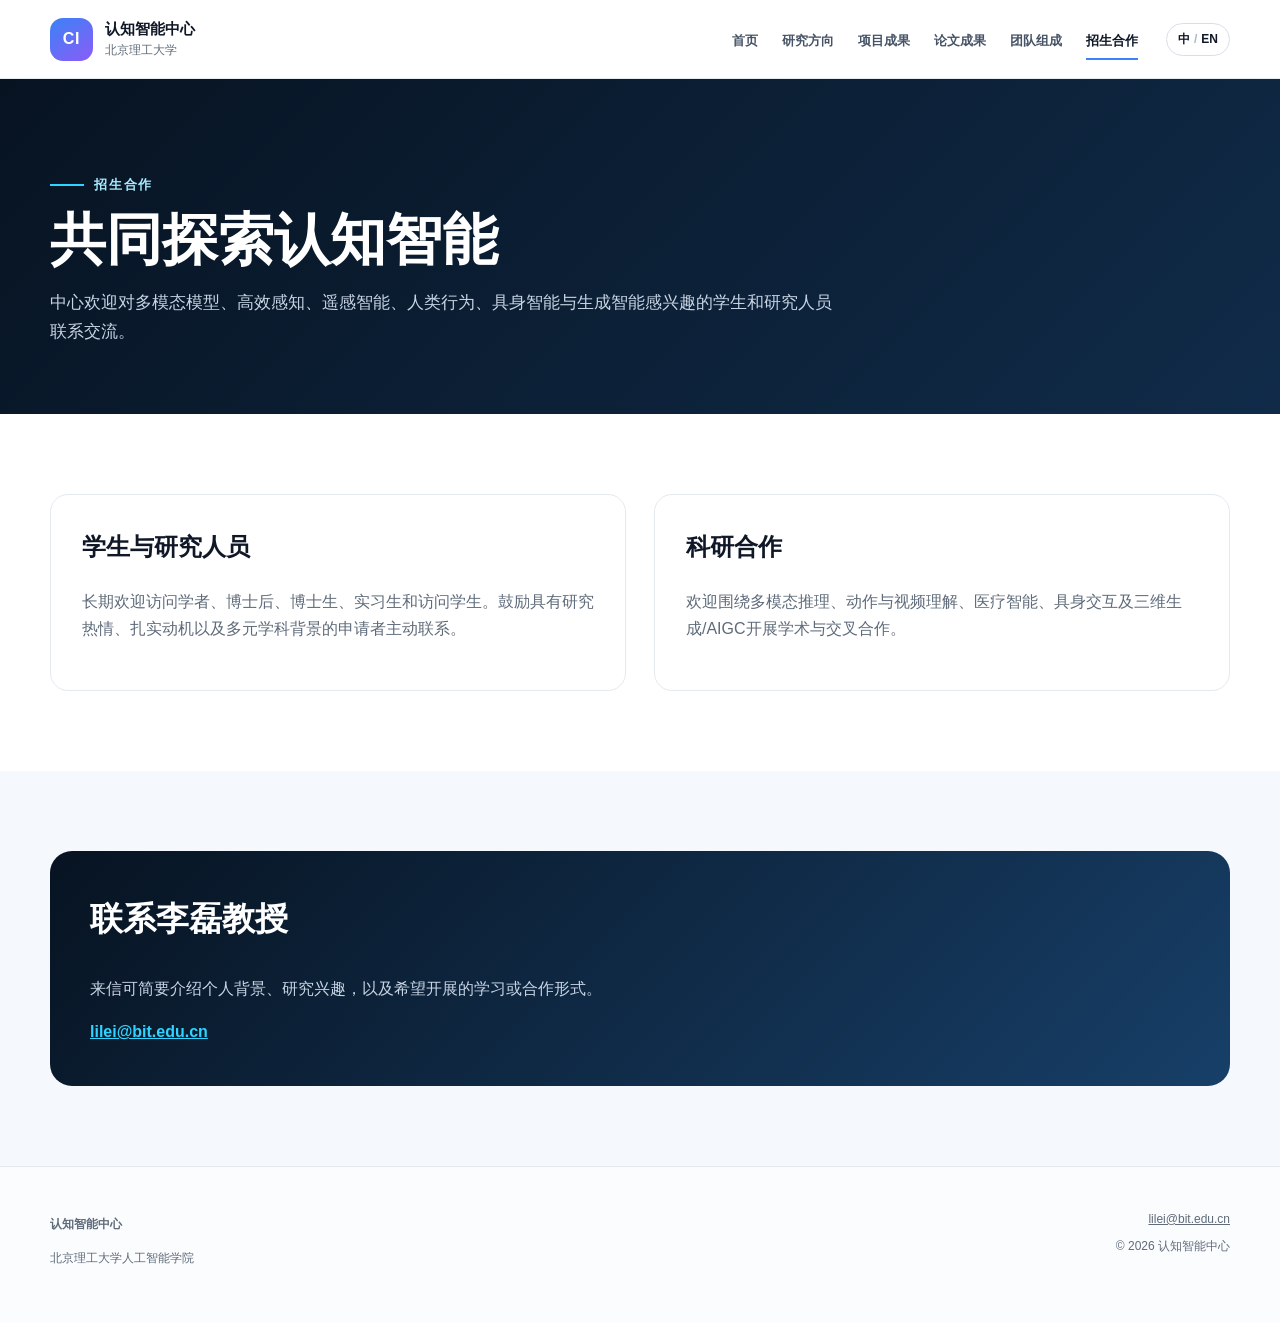
==== join.html @ 661b920b "Add files via upload" ====
<!DOCTYPE html>
<html lang="zh-CN" data-lang="zh">
<head>
  <meta charset="UTF-8">
  <meta name="viewport" content="width=device-width, initial-scale=1.0">
  <meta name="description" content="认知智能中心招生与合作信息。">
  <title>招生合作 | 认知智能中心</title>
  <link rel="stylesheet" href="assets/style.css">
</head>
<body>
  <header class="site-header">
    <div class="shell header-inner">
      <a class="brand" href="index.html" aria-label="Cognitive Intelligence Center home">
        <span class="brand-mark">CI</span>
        <span class="brand-copy">
          <strong><span class="lang-en">Cognitive Intelligence Center</span><span class="lang-zh">认知智能中心</span></strong>
          <small><span class="lang-en">Beijing Institute of Technology</span><span class="lang-zh">北京理工大学</span></small>
        </span>
      </a>
      <button class="menu-toggle" type="button" aria-label="打开导航" aria-expanded="false">☰</button>
      <nav class="main-nav" aria-label="Main navigation">
        <a href="index.html"><span class="lang-en">Home</span><span class="lang-zh">首页</span></a>
<a href="research.html"><span class="lang-en">Research</span><span class="lang-zh">研究方向</span></a>
<a href="projects.html"><span class="lang-en">Projects</span><span class="lang-zh">项目成果</span></a>
<a href="publications.html"><span class="lang-en">Publications</span><span class="lang-zh">论文成果</span></a>
<a href="team.html"><span class="lang-en">Team</span><span class="lang-zh">团队组成</span></a>
<a href="join.html" class="active" aria-current="page"><span class="lang-en">Join Us</span><span class="lang-zh">招生合作</span></a>
      </nav>
      <button id="langToggle" class="lang-toggle" type="button" aria-label="切换到英文"><span class="toggle-zh">中</span><span class="slash">/</span><span class="toggle-en">EN</span></button>
    </div>
  </header>

  <main>
    
<section class="page-hero"><div class="shell"><div class="eyebrow"><span class="lang-en">Join Us</span><span class="lang-zh">招生合作</span></div><h1><span class="lang-en">Explore cognitive intelligence together</span><span class="lang-zh">共同探索认知智能</span></h1><p><span class="lang-en">The center welcomes students and researchers interested in multimodal models, efficient perception, remote-sensing intelligence, human behavior, embodied intelligence, and generative intelligence.</span><span class="lang-zh">中心欢迎对多模态模型、高效感知、遥感智能、人类行为、具身智能与生成智能感兴趣的学生和研究人员联系交流。</span></p></div></section>
<section class="section"><div class="shell two-col"><div class="panel"><h2><span class="lang-en">Students & researchers</span><span class="lang-zh">学生与研究人员</span></h2><p><span class="lang-en">We welcome visiting scholars, postdoctoral researchers, PhD students, interns, and visiting students. Applicants with strong curiosity, solid research motivation, and diverse disciplinary backgrounds are encouraged to reach out.</span><span class="lang-zh">长期欢迎访问学者、博士后、博士生、实习生和访问学生。鼓励具有研究热情、扎实动机以及多元学科背景的申请者主动联系。</span></p></div><div class="panel"><h2><span class="lang-en">Research collaboration</span><span class="lang-zh">科研合作</span></h2><p><span class="lang-en">We are open to academic and interdisciplinary collaboration in multimodal reasoning, motion and video understanding, medical intelligence, embodied interaction, and 3D/AIGC.</span><span class="lang-zh">欢迎围绕多模态推理、动作与视频理解、医疗智能、具身交互及三维生成/AIGC开展学术与交叉合作。</span></p></div></div></section>
<section class="section soft"><div class="shell"><div class="contact-card"><h2><span class="lang-en">Contact Professor Lei Li</span><span class="lang-zh">联系李磊教授</span></h2><p><span class="lang-en">Please introduce your background, research interests, and the form of collaboration or study you are seeking.</span><span class="lang-zh">来信可简要介绍个人背景、研究兴趣，以及希望开展的学习或合作形式。</span></p><a href="mailto:lilei@bit.edu.cn">lilei@bit.edu.cn</a></div></div></section>

  </main>

  <footer class="site-footer">
    <div class="shell footer-grid">
      <div>
        <strong><span class="lang-en">Cognitive Intelligence Center</span><span class="lang-zh">认知智能中心</span></strong>
        <p><span class="lang-en">School of Artificial Intelligence, Beijing Institute of Technology</span><span class="lang-zh">北京理工大学人工智能学院</span></p>
      </div>
      <div class="footer-contact">
        <a href="mailto:lilei@bit.edu.cn">lilei@bit.edu.cn</a>
        <span>© 2026 <span class="lang-en">Cognitive Intelligence Center</span><span class="lang-zh">认知智能中心</span></span>
      </div>
    </div>
  </footer>
  <script src="assets/site.js"></script>
</body>
</html>
---- assets/style.css ----
:root {
  --ink: #101828;
  --muted: #5f6b7a;
  --line: #e4e9f0;
  --paper: #ffffff;
  --soft: #f5f8fc;
  --navy: #071321;
  --navy-2: #0d2035;
  --cyan: #2dd4ff;
  --blue: #3b82f6;
  --violet: #8b5cf6;
  --max: 1180px;
}
* { box-sizing: border-box; }
html { scroll-behavior: smooth; }
body {
  margin: 0;
  color: var(--ink);
  background: var(--paper);
  font-family: "PingFang SC", "Microsoft YaHei", -apple-system, BlinkMacSystemFont, "Segoe UI", Arial, sans-serif;
  line-height: 1.72;
  -webkit-font-smoothing: antialiased;
}
a { color: inherit; }
img, video { max-width: 100%; }
.shell { width: min(var(--max), calc(100% - 40px)); margin: 0 auto; }
.lang-en, .lang-zh { display: inline; }
html[data-lang="zh"] .lang-en { display: none !important; }
html[data-lang="en"] .lang-zh { display: none !important; }

.site-header {
  position: sticky; top: 0; z-index: 20;
  border-bottom: 1px solid rgba(228,233,240,.9);
  background: rgba(255,255,255,.94);
  backdrop-filter: blur(14px);
}
.header-inner { min-height: 78px; display: flex; align-items: center; gap: 28px; }
.brand { display: inline-flex; align-items: center; gap: 12px; text-decoration: none; min-width: 305px; }
.brand-mark {
  width: 43px; height: 43px; display: grid; place-items: center;
  border-radius: 13px; color: white; background: linear-gradient(145deg,var(--blue),var(--violet));
  font-weight: 800; letter-spacing: .04em;
}
.brand-copy { display: flex; flex-direction: column; line-height: 1.25; }
.brand-copy strong { font-size: 15px; }
.brand-copy small { margin-top: 4px; color: var(--muted); font-size: 12px; }
.main-nav { display: flex; align-items: center; gap: 24px; margin-left: auto; }
.main-nav a { position: relative; padding: 29px 0 25px; text-decoration: none; font-size: 13px; font-weight: 650; color: #475467; white-space: nowrap; }
.main-nav a::after { content: ""; position: absolute; left: 0; right: 0; bottom: 17px; height: 2px; transform: scaleX(0); background: var(--blue); transition: .2s; }
.main-nav a:hover, .main-nav a.active { color: var(--ink); }
.main-nav a:hover::after, .main-nav a.active::after { transform: scaleX(1); }
.lang-toggle, .menu-toggle { border: 1px solid #d8dee8; background: white; color: var(--ink); cursor: pointer; }
.lang-toggle { padding: 7px 11px; border-radius: 999px; font-size: 12px; font-weight: 700; white-space: nowrap; }
.lang-toggle .slash { color: #adb5c2; margin: 0 4px; }
.menu-toggle { display: none; margin-left: auto; border-radius: 9px; padding: 7px 10px; font-size: 18px; }

.hero { color: white; background:
  radial-gradient(circle at 82% 18%, rgba(139,92,246,.42), transparent 31%),
  radial-gradient(circle at 66% 68%, rgba(45,212,255,.20), transparent 30%),
  linear-gradient(125deg, var(--navy), var(--navy-2));
  overflow: hidden;
}
.hero-inner { min-height: 550px; display: grid; grid-template-columns: 1.05fr .95fr; align-items: center; gap: 65px; padding: 76px 0; }
.eyebrow { display: inline-flex; align-items: center; gap: 10px; margin-bottom: 18px; color: #a8eaff; font-size: 13px; font-weight: 750; letter-spacing: .14em; text-transform: uppercase; }
.eyebrow::before { content: ""; width: 34px; height: 2px; background: var(--cyan); }
.hero h1 { margin: 0 0 22px; font-size: 72px; line-height: 1.05; letter-spacing: 0; }
.hero p { max-width: 700px; margin: 0 0 30px; color: #c8d5e5; font-size: 18px; }
.hero-actions { display: flex; flex-wrap: wrap; gap: 12px; }
.button { display: inline-flex; align-items: center; justify-content: center; min-height: 46px; padding: 0 19px; border-radius: 10px; text-decoration: none; font-size: 14px; font-weight: 750; transition: transform .2s, box-shadow .2s; }
.button:hover { transform: translateY(-2px); }
.button.primary { color: #06111d; background: var(--cyan); box-shadow: 0 10px 28px rgba(45,212,255,.22); }
.button.ghost { color: white; border: 1px solid rgba(255,255,255,.26); background: rgba(255,255,255,.05); }
.hero-visual { position: relative; min-height: 380px; display: grid; place-items: center; }
.orbit { position: absolute; border: 1px solid rgba(111,225,255,.28); border-radius: 50%; }
.orbit.one { width: 350px; height: 350px; }
.orbit.two { width: 270px; height: 270px; }
.orbit.three { width: 185px; height: 185px; border-color: rgba(183,138,255,.42); }
.core { position: relative; z-index: 2; width: 180px; height: 180px; border-radius: 36px; display: grid; place-items: center; text-align: center; background: linear-gradient(145deg,rgba(59,130,246,.95),rgba(139,92,246,.93)); box-shadow: 0 30px 80px rgba(0,0,0,.35); }
.core strong { display:block; font-size: 50px; line-height: 1; }
.core span { display:block; margin-top: 9px; font-size: 12px; letter-spacing: .15em; text-transform: uppercase; }
.float-label { position: absolute; z-index: 3; padding: 9px 13px; border: 1px solid rgba(255,255,255,.14); border-radius: 10px; color: #dbeafe; background: rgba(4,14,26,.78); font-size: 12px; box-shadow: 0 16px 40px rgba(0,0,0,.24); }
.float-label.a { top: 40px; right: 22px; }
.float-label.b { bottom: 55px; left: 0; }
.float-label.c { bottom: 22px; right: 55px; }

.page-hero { padding: 88px 0 68px; color: white; background: linear-gradient(135deg,var(--navy),#102b49); }
.page-hero .eyebrow { margin-bottom: 13px; }
.page-hero h1 { max-width: 900px; margin: 0 0 16px; font-size: 56px; line-height: 1.12; letter-spacing: 0; }
.page-hero p { max-width: 790px; margin: 0; color: #c7d4e4; font-size: 17px; }

.section { padding: 80px 0; }
.section.soft { background: var(--soft); }
.section-head { display: flex; align-items: end; justify-content: space-between; gap: 30px; margin-bottom: 35px; }
.section-head h2 { margin: 0; font-size: 40px; line-height: 1.2; letter-spacing: 0; }
.section-head p { max-width: 600px; margin: 0; color: var(--muted); }
.text-link { color: #185bd4; font-weight: 750; text-decoration: none; white-space: nowrap; }
.text-link:hover { text-decoration: underline; }
.card-grid { display: grid; grid-template-columns: repeat(4,minmax(0,1fr)); gap: 20px; }
.highlight-grid { grid-template-columns: repeat(3,minmax(0,1fr)); }
.card { position: relative; min-height: 235px; padding: 27px; border: 1px solid var(--line); border-radius: 18px; background: white; overflow: hidden; }
.card::before { content: ""; position: absolute; inset: 0 0 auto 0; height: 4px; background: linear-gradient(90deg,var(--blue),var(--violet)); }
.card .number { color: #98a2b3; font-size: 12px; font-weight: 800; letter-spacing: .14em; }
.card h3 { margin: 34px 0 12px; font-size: 20px; line-height: 1.35; }
.card p { margin: 0; color: var(--muted); font-size: 14px; }

.feature-grid { display: grid; grid-template-columns: 1.18fr .82fr; gap: 42px; align-items: center; }
.video-frame { overflow: hidden; border-radius: 18px; background: #020914; box-shadow: 0 26px 70px rgba(16,24,40,.18); }
.video-frame video { display: block; width: 100%; aspect-ratio: 16/9; object-fit: contain; }
.feature-copy h2 { margin: 0 0 18px; font-size: 42px; line-height: 1.18; }
.feature-copy p { color: var(--muted); }
.tags { display: flex; flex-wrap: wrap; gap: 8px; margin: 22px 0 27px; }
.tag { padding: 6px 11px; border-radius: 999px; color: #2852a6; background: #eef4ff; font-size: 12px; font-weight: 700; }

.profile-band { display: grid; grid-template-columns: 330px 1fr; gap: 55px; align-items: center; }
.profile-image { width: 100%; aspect-ratio: 1; object-fit: cover; border-radius: 24px; background: #eef1f5; }
.profile-copy h2 { margin: 0 0 6px; font-size: 42px; }
.profile-copy .role { margin-bottom: 20px; color: #2852a6; font-weight: 750; }
.profile-copy p { color: var(--muted); }
.meta-list { display: grid; gap: 11px; margin: 24px 0; }
.meta-list div { display: grid; grid-template-columns: 125px 1fr; gap: 16px; padding-bottom: 11px; border-bottom: 1px solid var(--line); font-size: 14px; }
.meta-list strong { color: var(--ink); }
.meta-list span { color: var(--muted); }

.research-list { display: grid; gap: 24px; }
.research-item { display: grid; grid-template-columns: 80px 1fr; gap: 28px; padding: 35px; border: 1px solid var(--line); border-radius: 18px; background: white; }
.research-icon { width: 68px; height: 68px; display: grid; place-items: center; border-radius: 18px; color: white; background: linear-gradient(145deg,var(--blue),var(--violet)); font-size: 24px; font-weight: 800; }
.research-item h2 { margin: 0 0 9px; font-size: 25px; }
.research-item p { margin: 0; color: var(--muted); }
.pipeline { display: grid; grid-template-columns: repeat(4,1fr); gap: 14px; counter-reset: flow; }
.pipeline div { position: relative; padding: 22px; border-radius: 14px; color: white; background: #0b1b2d; }
.pipeline div::before { counter-increment: flow; content: "0" counter(flow); display:block; margin-bottom: 24px; color: var(--cyan); font-size: 12px; font-weight: 800; }
.pipeline strong { display:block; margin-bottom:7px; }
.pipeline span { color:#b9c7d8; font-size:13px; }


.team-list { display: grid; gap: 34px; }
.team-member { display: grid; grid-template-columns: 330px 1fr; gap: 55px; align-items: center; padding: 34px; border: 1px solid var(--line); border-radius: 24px; background: #fff; }
@media (max-width: 850px) { .team-member { grid-template-columns: 1fr; padding: 24px; } .team-member .profile-image { max-width: 330px; } }

.project-hero-card { display: grid; grid-template-columns: 1.2fr .8fr; gap: 38px; align-items: center; padding: 30px; border: 1px solid var(--line); border-radius: 22px; background: white; }
.project-copy h2 { margin: 0 0 12px; font-size: 31px; line-height: 1.25; }
.project-copy p { color: var(--muted); }
.work-grid { display: grid; grid-template-columns: repeat(5,1fr); gap: 14px; margin-top: 28px; }
.work-card { padding: 20px 17px; border: 1px solid var(--line); border-radius: 15px; background: white; }
.work-card strong { display:block; margin-bottom: 8px; font-size: 17px; }
.work-card small { display:block; color: #2852a6; font-weight: 750; }
.work-card p { margin: 12px 0 0; color: var(--muted); font-size: 13px; }

.application-grid { display: grid; grid-template-columns: repeat(3,minmax(0,1fr)); gap: 20px; margin: 0 0 34px; }
.application-card { padding: 26px; border: 1px solid var(--line); border-radius: 18px; background: #fff; box-shadow: 0 18px 46px rgba(16,24,40,.05); }
.application-card strong { display: block; margin-bottom: 12px; color: var(--ink); font-size: 19px; line-height: 1.35; }
.application-card p { margin: 0; color: var(--muted); font-size: 14px; }

.embodied-showcase { background: #fff; }
.slide-gallery { display: grid; grid-template-columns: 1fr; gap: 26px; }
.slide-figure { margin: 0; padding: 16px; border: 1px solid var(--line); border-radius: 18px; background: #fff; box-shadow: 0 18px 46px rgba(16,24,40,.06); }
.slide-figure a { display: block; overflow: hidden; border-radius: 12px; background: #eef4f8; }
.slide-figure img { display: block; width: 100%; aspect-ratio: 16 / 9; object-fit: contain; }
.slide-figure figcaption { margin-top: 10px; color: var(--muted); font-size: 12px; text-align: right; }

.publication-tools { display: flex; flex-wrap: wrap; gap: 10px; margin-bottom: 30px; }
.year-link { padding: 8px 13px; border: 1px solid var(--line); border-radius: 999px; text-decoration: none; font-size: 13px; font-weight: 750; }
.year-link:hover { border-color: var(--blue); color: var(--blue); }
.pub-year { margin: 56px 0 20px; font-size: 30px; }
.pub-list { display: grid; gap: 0; }
.pub-item { padding: 21px 0; border-top: 1px solid var(--line); color: #3f4a5a; font-size: 14px; }
.pub-item strong { color: var(--ink); font-size: 15px; }
.pub-item .venue { color: #2852a6; font-style: normal; font-weight: 750; }
.note { color: var(--muted); font-size: 13px; }

.two-col { display: grid; grid-template-columns: 1fr 1fr; gap: 28px; }
.panel { padding: 31px; border: 1px solid var(--line); border-radius: 18px; background: white; }
.panel h2, .panel h3 { margin-top: 0; }
.panel p, .panel li { color: var(--muted); }
.clean-list { margin: 0; padding-left: 20px; }
.clean-list li { margin-bottom: 10px; }
.contact-card { padding: 40px; border-radius: 22px; color: white; background: linear-gradient(135deg,var(--navy),#173f68); }
.contact-card h2 { margin-top: 0; font-size: 33px; }
.contact-card p { color: #c7d4e4; }
.contact-card a { color: var(--cyan); font-weight: 750; }

.site-footer { padding: 42px 0; border-top: 1px solid var(--line); background: #fbfcfe; }
.footer-grid { display: flex; justify-content: space-between; gap: 30px; }
.site-footer strong { font-size: 14px; }
.site-footer p, .site-footer span, .site-footer a { color: var(--muted); font-size: 12px; }
.footer-contact { display: flex; flex-direction: column; align-items: flex-end; gap: 7px; }

@media (max-width: 1000px) {
  .brand { min-width: auto; }
  .main-nav { position: absolute; top: 78px; left: 20px; right: 20px; display: none; padding: 14px; border: 1px solid var(--line); border-radius: 14px; background: white; box-shadow: 0 18px 45px rgba(16,24,40,.12); }
  .main-nav.open { display: grid; grid-template-columns: repeat(3,1fr); }
  .main-nav a { padding: 12px; border-radius: 8px; }
  .main-nav a::after { display:none; }
  .main-nav a.active { background: var(--soft); }
  .menu-toggle { display: block; }
  .hero-inner, .feature-grid, .profile-band, .project-hero-card { grid-template-columns: 1fr; }
  .hero-visual { min-height: 310px; }
  .card-grid, .highlight-grid, .application-grid { grid-template-columns: repeat(2,1fr); }
  .work-grid { grid-template-columns: repeat(3,1fr); }
}
@media (max-width: 720px) {
  .shell { width: min(100% - 28px,var(--max)); }
  .header-inner { min-height: 70px; gap: 10px; }
  .brand-copy strong { font-size: 13px; }
  .brand-copy small { font-size: 11px; }
  .brand-mark { width: 38px; height: 38px; border-radius: 11px; }
  .main-nav { top: 70px; left: 14px; right: 14px; grid-template-columns: 1fr 1fr !important; }
  .hero-inner { min-height: auto; padding: 66px 0; }
  .hero-visual { display:none; }
  .hero h1 { font-size: 43px; }
  .page-hero h1 { font-size: 40px; }
  .section-head h2, .feature-copy h2, .profile-copy h2 { font-size: 32px; }
  .page-hero { padding: 60px 0 48px; }
  .section { padding: 58px 0; }
  .section-head { align-items: start; flex-direction: column; }
  .card-grid, .highlight-grid, .application-grid, .two-col, .pipeline, .work-grid { grid-template-columns: 1fr; }
  .profile-band { grid-template-columns: 1fr; }
  .profile-image { max-width: 330px; }
  .research-item { grid-template-columns: 1fr; padding: 26px; }
  .team-member { grid-template-columns: 1fr; padding: 24px; }
  .team-member .profile-image { max-width: 330px; }
  .project-hero-card { padding: 18px; }
  .application-card { padding: 22px; }
  .meta-list div { grid-template-columns: 1fr; gap: 3px; }
  .footer-grid { flex-direction: column; }
  .footer-contact { align-items:flex-start; }
}


/* Technical foundations */
.tech-gallery { display: grid; gap: 34px; }
.tech-figure { margin: 0; padding: 26px; border: 1px solid var(--line); border-radius: 22px; background: #fff; box-shadow: 0 18px 46px rgba(16,24,40,.06); }
.tech-figure-copy { display: grid; grid-template-columns: 52px 1fr; gap: 18px; align-items: start; margin-bottom: 20px; }
.tech-index { width: 46px; height: 46px; display: grid; place-items: center; border-radius: 14px; color: #fff; background: linear-gradient(145deg,var(--blue),var(--violet)); font-size: 13px; font-weight: 800; letter-spacing: .08em; }
.tech-figure h3 { margin: 0 0 7px; font-size: 28px; line-height: 1.25; }
.tech-figure p { margin: 0; color: var(--muted); }
.tech-image-link { display: block; overflow: hidden; border: 1px solid #d8e2ec; border-radius: 16px; background: #eef4f8; }
.tech-image { display: block; width: 100%; height: auto; transition: transform .25s ease; }
.tech-image-link:hover .tech-image { transform: scale(1.008); }
.tech-figure figcaption { margin-top: 12px; color: var(--muted); font-size: 12px; text-align: right; }
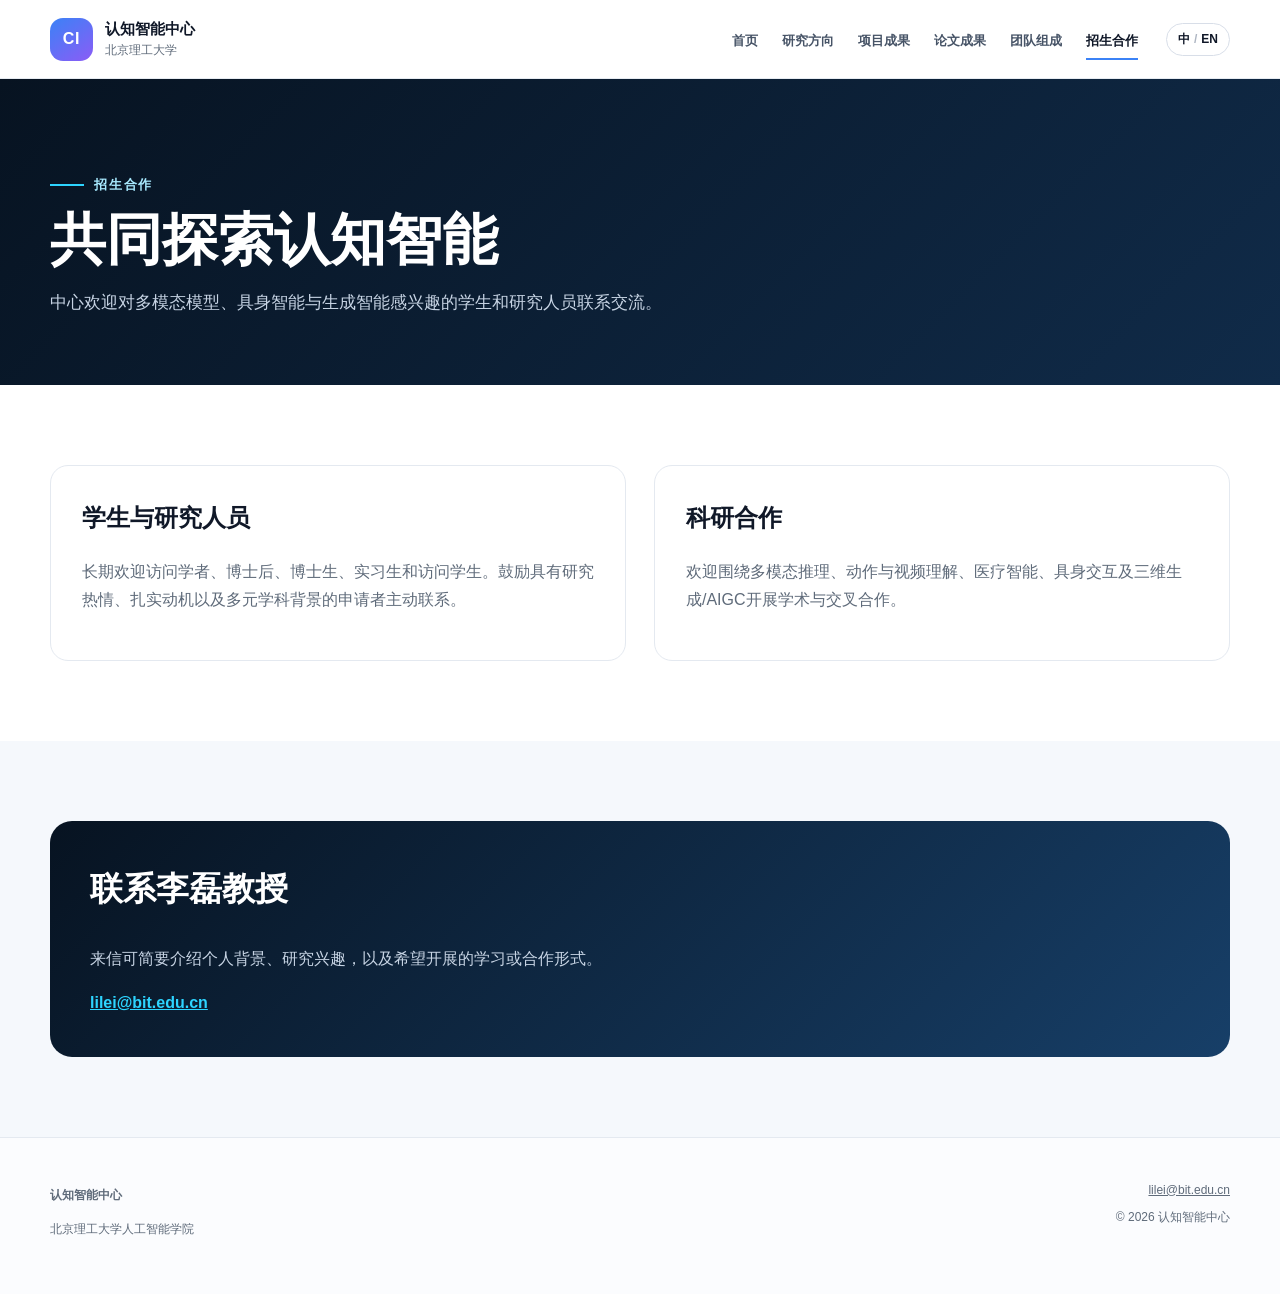
==== commit f35e1a1f: "Add files via upload 增加张华平教授等修改操作" ====
--- a/join.html
+++ b/join.html
@@ -32,7 +32,7 @@
 
   <main>
     
-<section class="page-hero"><div class="shell"><div class="eyebrow"><span class="lang-en">Join Us</span><span class="lang-zh">招生合作</span></div><h1><span class="lang-en">Explore cognitive intelligence together</span><span class="lang-zh">共同探索认知智能</span></h1><p><span class="lang-en">The center welcomes students and researchers interested in multimodal models, efficient perception, remote-sensing intelligence, human behavior, embodied intelligence, and generative intelligence.</span><span class="lang-zh">中心欢迎对多模态模型、高效感知、遥感智能、人类行为、具身智能与生成智能感兴趣的学生和研究人员联系交流。</span></p></div></section>
+<section class="page-hero"><div class="shell"><div class="eyebrow"><span class="lang-en">Join Us</span><span class="lang-zh">招生合作</span></div><h1><span class="lang-en">Explore cognitive intelligence together</span><span class="lang-zh">共同探索认知智能</span></h1><p><span class="lang-en">The center welcomes students and researchers interested in multimodal models, efficient perception, remote-sensing intelligence, human behavior, embodied intelligence, and generative intelligence.</span><span class="lang-zh">中心欢迎对多模态模型、具身智能与生成智能感兴趣的学生和研究人员联系交流。</span></p></div></section>
 <section class="section"><div class="shell two-col"><div class="panel"><h2><span class="lang-en">Students & researchers</span><span class="lang-zh">学生与研究人员</span></h2><p><span class="lang-en">We welcome visiting scholars, postdoctoral researchers, PhD students, interns, and visiting students. Applicants with strong curiosity, solid research motivation, and diverse disciplinary backgrounds are encouraged to reach out.</span><span class="lang-zh">长期欢迎访问学者、博士后、博士生、实习生和访问学生。鼓励具有研究热情、扎实动机以及多元学科背景的申请者主动联系。</span></p></div><div class="panel"><h2><span class="lang-en">Research collaboration</span><span class="lang-zh">科研合作</span></h2><p><span class="lang-en">We are open to academic and interdisciplinary collaboration in multimodal reasoning, motion and video understanding, medical intelligence, embodied interaction, and 3D/AIGC.</span><span class="lang-zh">欢迎围绕多模态推理、动作与视频理解、医疗智能、具身交互及三维生成/AIGC开展学术与交叉合作。</span></p></div></div></section>
 <section class="section soft"><div class="shell"><div class="contact-card"><h2><span class="lang-en">Contact Professor Lei Li</span><span class="lang-zh">联系李磊教授</span></h2><p><span class="lang-en">Please introduce your background, research interests, and the form of collaboration or study you are seeking.</span><span class="lang-zh">来信可简要介绍个人背景、研究兴趣，以及希望开展的学习或合作形式。</span></p><a href="mailto:lilei@bit.edu.cn">lilei@bit.edu.cn</a></div></div></section>
 
@@ -52,4 +52,4 @@
   </footer>
   <script src="assets/site.js"></script>
 </body>
-</html>
+</html>
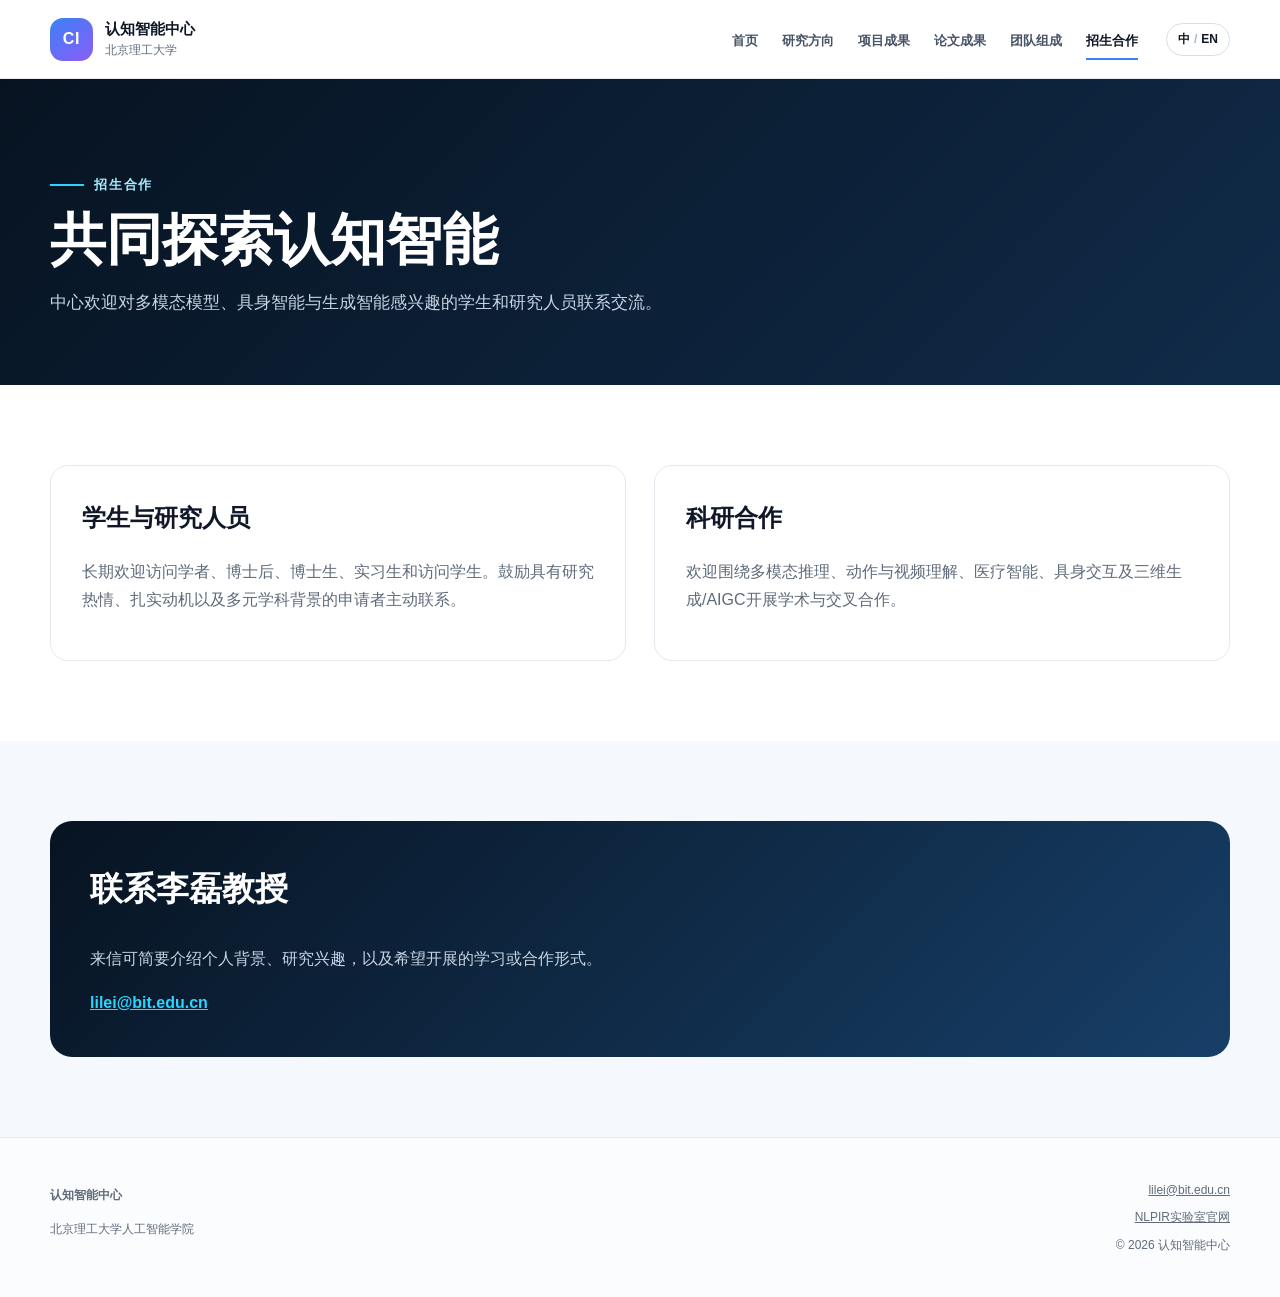
==== commit 5af1d1f0: "Add files via upload" ====
--- a/join.html
+++ b/join.html
@@ -46,6 +46,10 @@
       </div>
       <div class="footer-contact">
         <a href="mailto:lilei@bit.edu.cn">lilei@bit.edu.cn</a>
+        <a href="http://www.nlpir.org/wordpress/" target="_blank" rel="noopener noreferrer">
+          <span class="lang-en">NLPIR Laboratory Website</span>
+          <span class="lang-zh">NLPIR实验室官网</span>
+        </a>
         <span>© 2026 <span class="lang-en">Cognitive Intelligence Center</span><span class="lang-zh">认知智能中心</span></span>
       </div>
     </div>
--- a/assets/style.css
+++ b/assets/style.css
@@ -83,6 +83,7 @@
 .float-label.a { top: 40px; right: 22px; }
 .float-label.b { bottom: 55px; left: 0; }
 .float-label.c { bottom: 22px; right: 55px; }
+.float-label.d { top: 70px; left: 35px; }
 
 .page-hero { padding: 88px 0 68px; color: white; background: linear-gradient(135deg,var(--navy),#102b49); }
 .page-hero .eyebrow { margin-bottom: 13px; }
@@ -148,6 +149,7 @@
 .work-card p { margin: 12px 0 0; color: var(--muted); font-size: 13px; }
 
 .application-grid { display: grid; grid-template-columns: repeat(3,minmax(0,1fr)); gap: 20px; margin: 0 0 34px; }
+.two-card-grid { grid-template-columns: repeat(2,minmax(0,1fr)); }
 .application-card { padding: 26px; border: 1px solid var(--line); border-radius: 18px; background: #fff; box-shadow: 0 18px 46px rgba(16,24,40,.05); }
 .application-card strong { display: block; margin-bottom: 12px; color: var(--ink); font-size: 19px; line-height: 1.35; }
 .application-card p { margin: 0; color: var(--muted); font-size: 14px; }
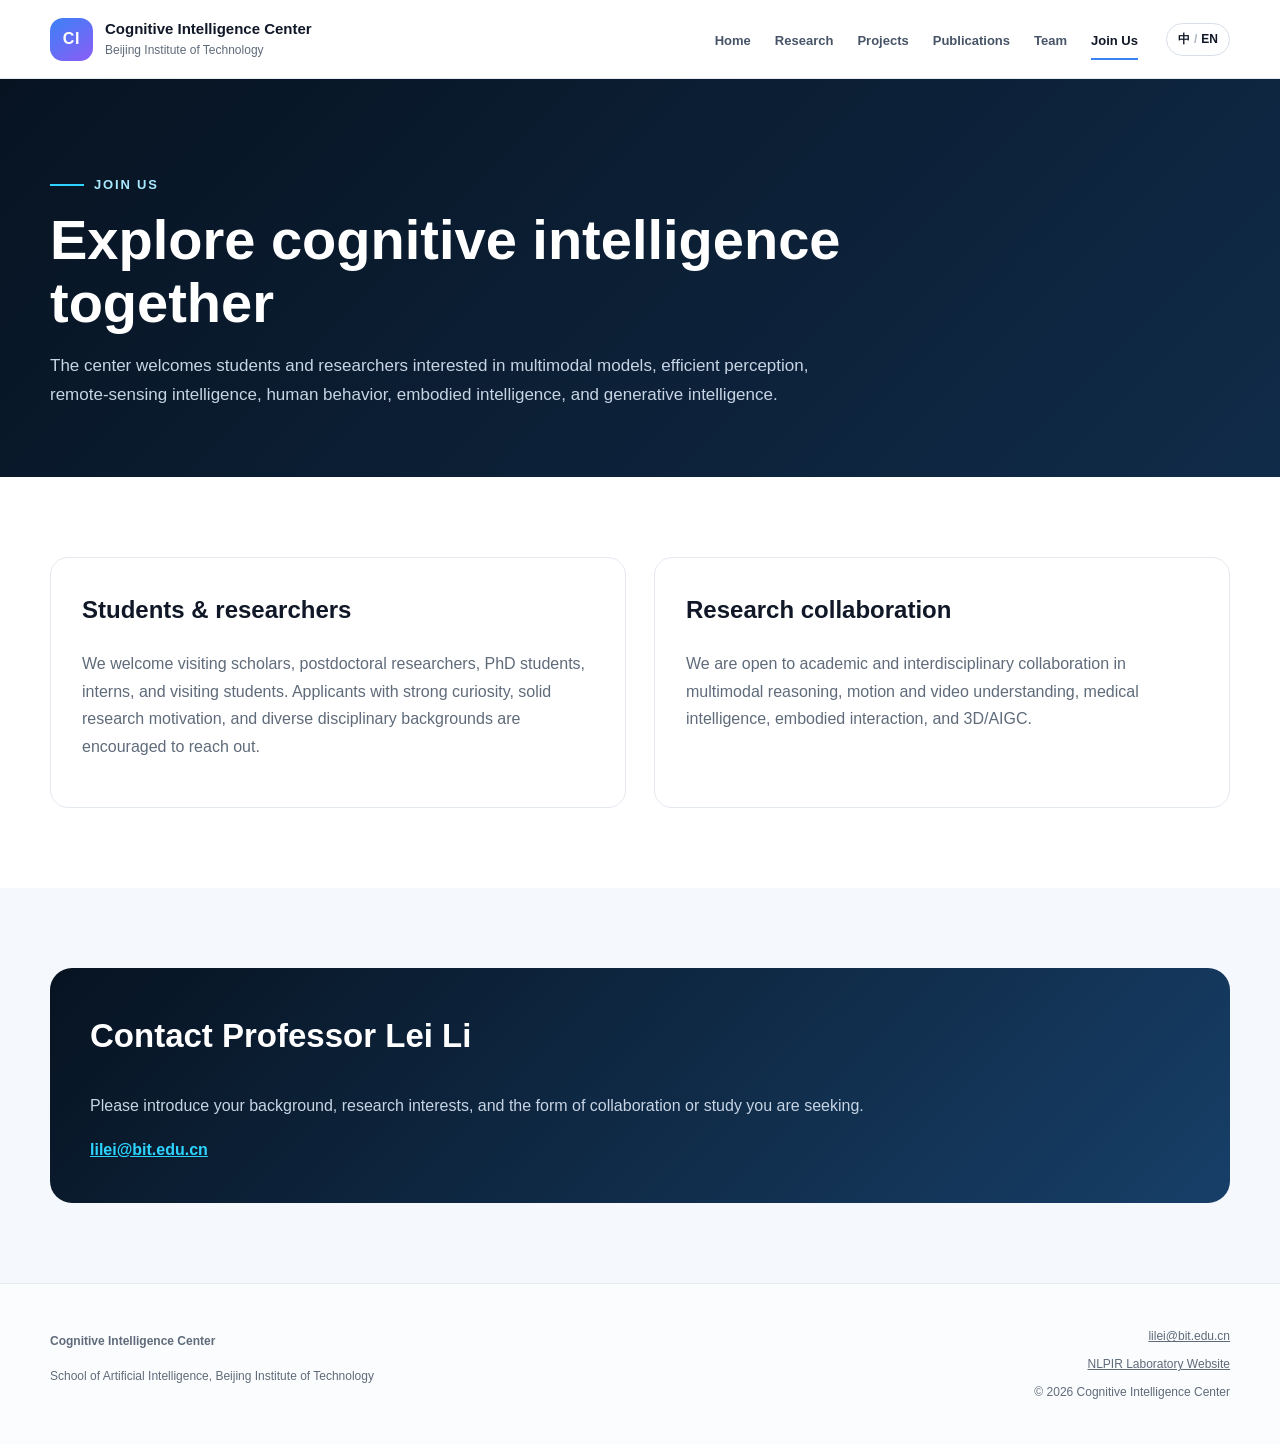
==== commit ceeb95b5: "Change language attribute from zh-CN to en" ====
--- a/join.html
+++ b/join.html
@@ -1,5 +1,5 @@
 <!DOCTYPE html>
-<html lang="zh-CN" data-lang="zh">
+<html lang="en" data-lang="en">
 <head>
   <meta charset="UTF-8">
   <meta name="viewport" content="width=device-width, initial-scale=1.0">
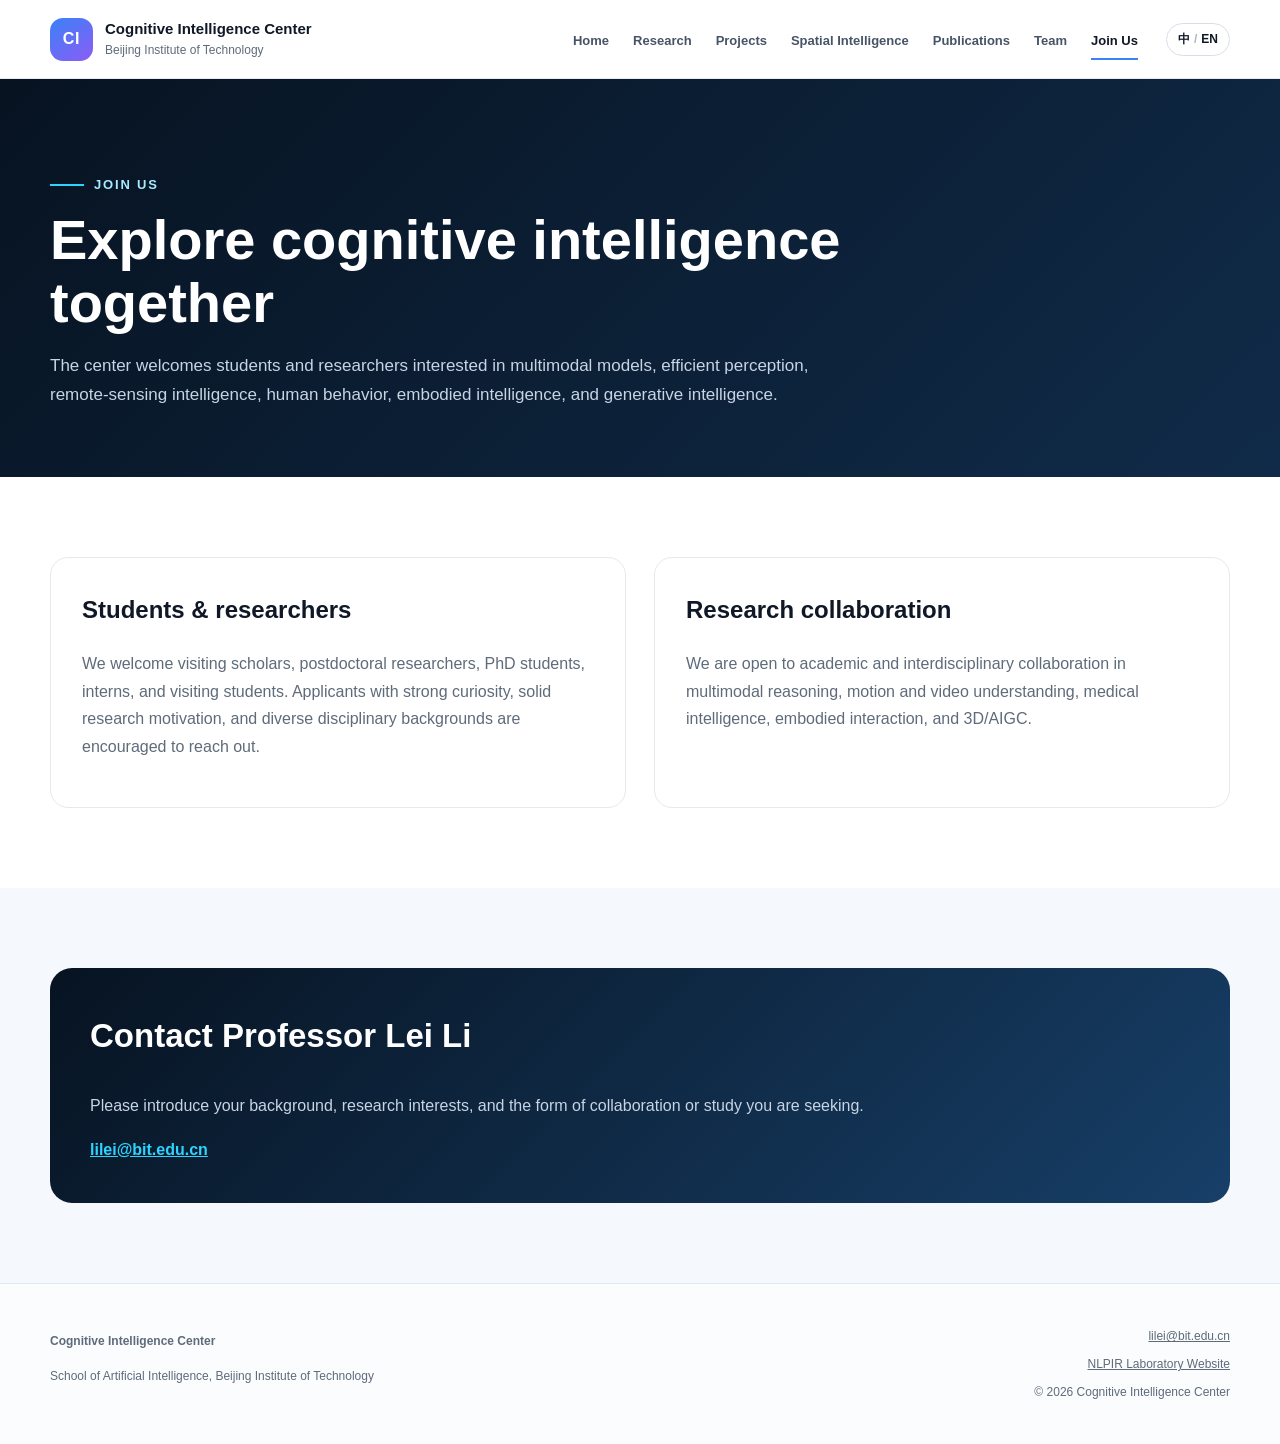
==== commit 09f30bb7: "Add files via upload" ====
--- a/join.html
+++ b/join.html
@@ -22,6 +22,7 @@
         <a href="index.html"><span class="lang-en">Home</span><span class="lang-zh">首页</span></a>
 <a href="research.html"><span class="lang-en">Research</span><span class="lang-zh">研究方向</span></a>
 <a href="projects.html"><span class="lang-en">Projects</span><span class="lang-zh">项目成果</span></a>
+<a href="spatial_intelligence_research_framework.html"><span class="lang-en">Spatial Intelligence</span><span class="lang-zh">空间智能</span></a>
 <a href="publications.html"><span class="lang-en">Publications</span><span class="lang-zh">论文成果</span></a>
 <a href="team.html"><span class="lang-en">Team</span><span class="lang-zh">团队组成</span></a>
 <a href="join.html" class="active" aria-current="page"><span class="lang-en">Join Us</span><span class="lang-zh">招生合作</span></a>
@@ -54,6 +55,6 @@
       </div>
     </div>
   </footer>
-  <script src="assets/site.js"></script>
+  <script src="assets/site.js?v=20260804-en-v6"></script>
 </body>
 </html>
